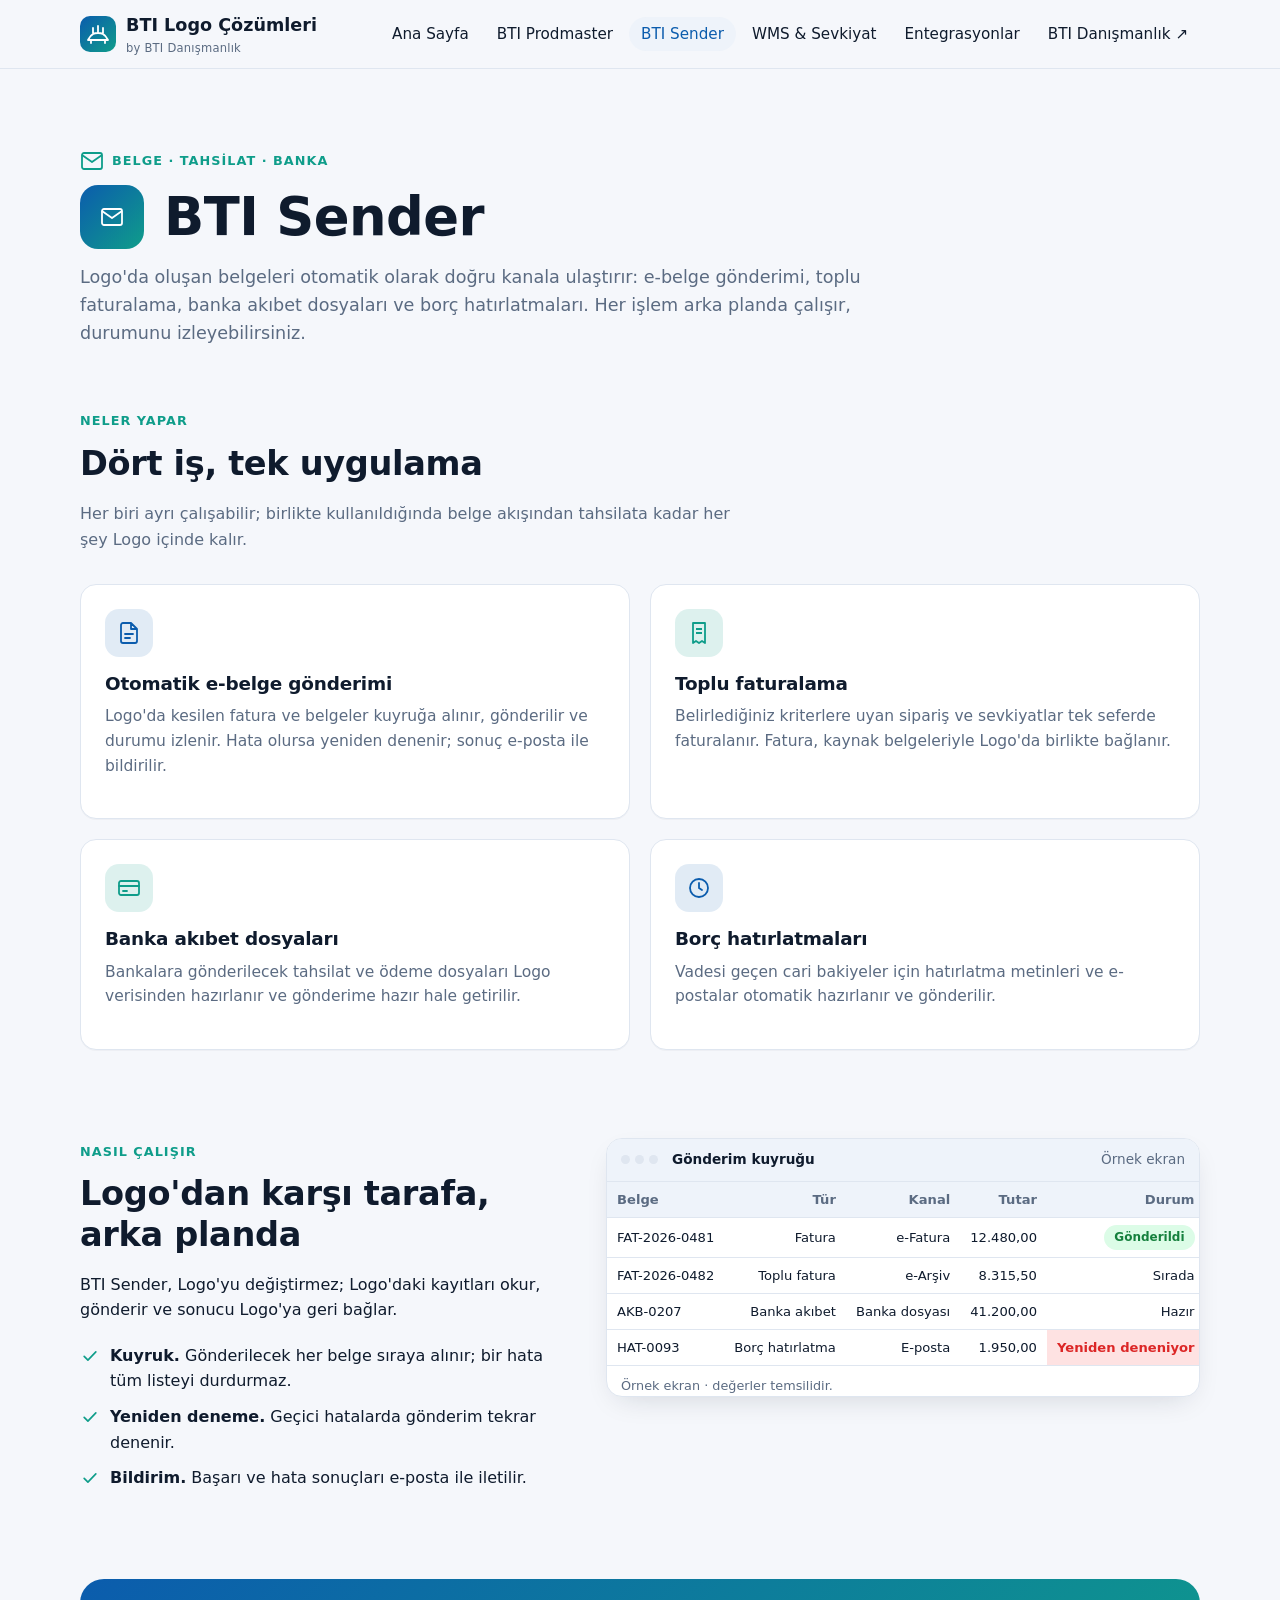
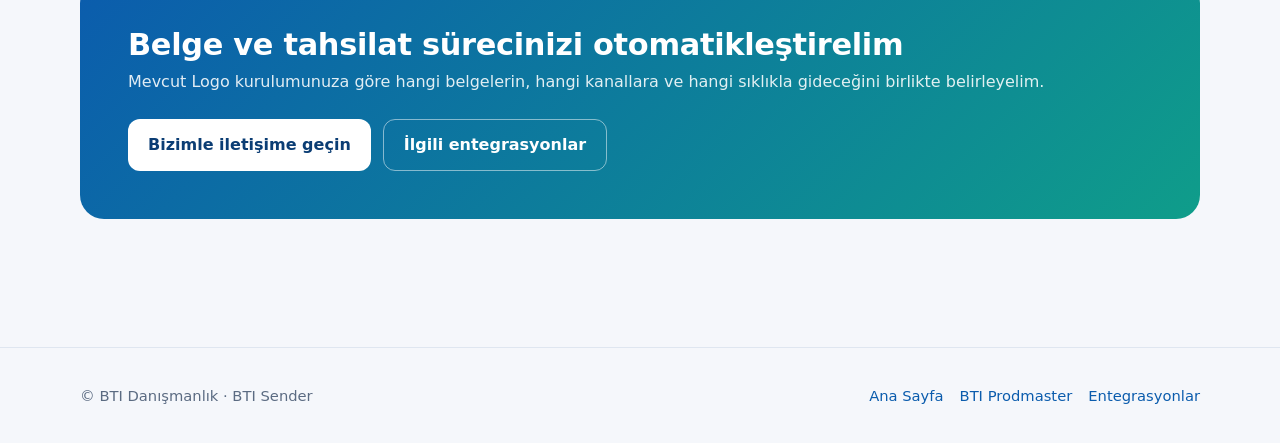
==== btisender.html @ 9acfa39e "feat(site): BTI Sender adı ve WMS kartı düzeltmesi" ====
<!doctype html>
<html lang="tr">
<head>
  <meta charset="utf-8">
  <meta name="viewport" content="width=device-width, initial-scale=1">
  <title>BTI Sender — BTI Logo Çözümleri</title>
  <meta name="description" content="BTI Sender: Logo verisinden otomatik e-belge gönderimi, toplu faturalama, banka akıbet dosyaları ve borç hatırlatmaları.">
  <meta name="theme-color" content="#0b5cad">
  <link rel="icon" href="assets/img/favicon.svg" type="image/svg+xml">
  <link rel="stylesheet" href="assets/css/style.css">
  <script src="assets/js/main.js" defer></script>
</head>
<body>
<svg xmlns="http://www.w3.org/2000/svg" style="display:none">
  <symbol id="i-bridge" viewBox="0 0 24 24"><path d="M2 18c3.5-7 7-7 10-7s6.5 0 10 7M2 18h20M7 11V6M12 11V4M17 11V6M5 18v3M19 18v3" fill="none" stroke="currentColor" stroke-width="1.8" stroke-linecap="round"/></symbol>
  <symbol id="i-factory" viewBox="0 0 24 24"><path d="M3 21V9l6 4V9l6 4V5h6v16z" fill="none" stroke="currentColor" stroke-width="1.8" stroke-linejoin="round"/><path d="M7 21v-3M11 21v-3M15 21v-3M19 21v-3" stroke="currentColor" stroke-width="1.8"/></symbol>
  <symbol id="i-truck" viewBox="0 0 24 24"><path d="M2 7h12v10H2zM14 10h4l3 3v4h-7z" fill="none" stroke="currentColor" stroke-width="1.8" stroke-linejoin="round"/><circle cx="6" cy="18" r="2" fill="none" stroke="currentColor" stroke-width="1.8"/><circle cx="17" cy="18" r="2" fill="none" stroke="currentColor" stroke-width="1.8"/></symbol>
  <symbol id="i-box" viewBox="0 0 24 24"><path d="M3 7l9-4 9 4v10l-9 4-9-4z M3 7l9 4 9-4 M12 11v10" fill="none" stroke="currentColor" stroke-width="1.8" stroke-linejoin="round"/></symbol>
  <symbol id="i-layers" viewBox="0 0 24 24"><path d="M12 3l9 5-9 5-9-5zM3 13l9 5 9-5M3 17.5l9 5 9-5" fill="none" stroke="currentColor" stroke-width="1.8" stroke-linejoin="round"/></symbol>
  <symbol id="i-calendar" viewBox="0 0 24 24"><rect x="3" y="5" width="18" height="16" rx="2" fill="none" stroke="currentColor" stroke-width="1.8"/><path d="M3 10h18M8 3v4M16 3v4" stroke="currentColor" stroke-width="1.8" stroke-linecap="round"/></symbol>
  <symbol id="i-check" viewBox="0 0 24 24"><path d="M5 12.5l4.5 4.5L19 7" fill="none" stroke="currentColor" stroke-width="2" stroke-linecap="round" stroke-linejoin="round"/></symbol>
  <symbol id="i-link" viewBox="0 0 24 24"><path d="M10 13a5 5 0 0 0 7 0l3-3a5 5 0 0 0-7-7l-1 1M14 11a5 5 0 0 0-7 0l-3 3a5 5 0 0 0 7 7l1-1" fill="none" stroke="currentColor" stroke-width="1.8" stroke-linecap="round"/></symbol>
  <symbol id="i-cog" viewBox="0 0 24 24"><circle cx="12" cy="12" r="3" fill="none" stroke="currentColor" stroke-width="1.8"/><path d="M12 2v3M12 19v3M2 12h3M19 12h3M4.9 4.9l2.1 2.1M17 17l2.1 2.1M4.9 19.1L7 17M17 7l2.1-2.1" stroke="currentColor" stroke-width="1.8" stroke-linecap="round"/></symbol>
  <symbol id="i-db" viewBox="0 0 24 24"><ellipse cx="12" cy="5" rx="8" ry="3" fill="none" stroke="currentColor" stroke-width="1.8"/><path d="M4 5v14c0 1.7 3.6 3 8 3s8-1.3 8-3V5M4 12c0 1.7 3.6 3 8 3s8-1.3 8-3" fill="none" stroke="currentColor" stroke-width="1.8"/></symbol>
  <symbol id="i-search" viewBox="0 0 24 24"><circle cx="11" cy="11" r="7" fill="none" stroke="currentColor" stroke-width="1.8"/><path d="M21 21l-5-5" stroke="currentColor" stroke-width="1.8" stroke-linecap="round"/></symbol>
  <symbol id="i-arrow" viewBox="0 0 24 24"><path d="M5 12h14M13 6l6 6-6 6" fill="none" stroke="currentColor" stroke-width="2" stroke-linecap="round" stroke-linejoin="round"/></symbol>
  <symbol id="i-barcode" viewBox="0 0 24 24"><path d="M4 6v12M8 6v12M11 6v12M15 6v12M18 6v12M20 6v12" stroke="currentColor" stroke-width="1.8" stroke-linecap="round"/></symbol>
  <symbol id="i-chart" viewBox="0 0 24 24"><path d="M4 20V10M10 20V4M16 20v-7M22 20H2" fill="none" stroke="currentColor" stroke-width="1.8" stroke-linecap="round"/></symbol>
  <symbol id="i-receipt" viewBox="0 0 24 24"><path d="M6 2h12v20l-3-2-3 2-3-2-3 2zM9 8h6M9 12h6" fill="none" stroke="currentColor" stroke-width="1.8" stroke-linejoin="round"/></symbol>
  <symbol id="i-plug" viewBox="0 0 24 24"><path d="M9 2v6M15 2v6M6 8h12v4a6 6 0 0 1-12 0zM12 18v4" fill="none" stroke="currentColor" stroke-width="1.8" stroke-linecap="round" stroke-linejoin="round"/></symbol>
  <symbol id="i-cart" viewBox="0 0 24 24"><circle cx="9" cy="21" r="1.2" fill="none" stroke="currentColor" stroke-width="1.8"/><circle cx="19" cy="21" r="1.2" fill="none" stroke="currentColor" stroke-width="1.8"/><path d="M2 3h3l2.7 12.4a2 2 0 0 0 2 1.6h9.6a2 2 0 0 0 2-1.6L23 7H6" fill="none" stroke="currentColor" stroke-width="1.8" stroke-linejoin="round"/></symbol>
  <symbol id="i-card" viewBox="0 0 24 24"><rect x="2" y="5" width="20" height="14" rx="2" fill="none" stroke="currentColor" stroke-width="1.8"/><path d="M2 10h20M6 15h4" stroke="currentColor" stroke-width="1.8" stroke-linecap="round"/></symbol>
  <symbol id="i-doc" viewBox="0 0 24 24"><path d="M14 2H6a2 2 0 0 0-2 2v16a2 2 0 0 0 2 2h12a2 2 0 0 0 2-2V8zM14 2v6h6M8 13h8M8 17h5" fill="none" stroke="currentColor" stroke-width="1.8" stroke-linejoin="round" stroke-linecap="round"/></symbol>
  <symbol id="i-users" viewBox="0 0 24 24"><circle cx="9" cy="8" r="4" fill="none" stroke="currentColor" stroke-width="1.8"/><path d="M2 21a7 7 0 0 1 14 0M16 3a4 4 0 0 1 0 8M22 21a7 7 0 0 0-5-6.7" fill="none" stroke="currentColor" stroke-width="1.8" stroke-linecap="round"/></symbol>
  <symbol id="i-shield" viewBox="0 0 24 24"><path d="M12 2l8 3v6c0 5-3.5 9-8 11-4.5-2-8-6-8-11V5z M9 12l2 2 4-4" fill="none" stroke="currentColor" stroke-width="1.8" stroke-linejoin="round" stroke-linecap="round"/></symbol>
  <symbol id="i-flask" viewBox="0 0 24 24"><path d="M9 3h6M10 3v6l-5 9a2 2 0 0 0 2 3h10a2 2 0 0 0 2-3l-5-9V3" fill="none" stroke="currentColor" stroke-width="1.8" stroke-linejoin="round" stroke-linecap="round"/></symbol>
  <symbol id="i-coin" viewBox="0 0 24 24"><circle cx="12" cy="12" r="9" fill="none" stroke="currentColor" stroke-width="1.8"/><path d="M15 9.5c-.5-1-1.6-1.5-3-1.5-1.7 0-3 .9-3 2.2 0 3 6 1.6 6 4.3 0 1.3-1.3 2.2-3 2.2-1.5 0-2.6-.6-3-1.6M12 6v2M12 16v2" fill="none" stroke="currentColor" stroke-width="1.8" stroke-linecap="round"/></symbol>
  <symbol id="i-clock" viewBox="0 0 24 24"><circle cx="12" cy="12" r="9" fill="none" stroke="currentColor" stroke-width="1.8"/><path d="M12 7v5l3 2" fill="none" stroke="currentColor" stroke-width="1.8" stroke-linecap="round"/></symbol>
  <symbol id="i-sign" viewBox="0 0 24 24"><path d="M14 2H6a2 2 0 0 0-2 2v16a2 2 0 0 0 2 2h12a2 2 0 0 0 2-2V8zM14 2v6h6M9 15l2 2 4-4" fill="none" stroke="currentColor" stroke-width="1.8" stroke-linejoin="round" stroke-linecap="round"/></symbol>
  <symbol id="i-globe" viewBox="0 0 24 24"><circle cx="12" cy="12" r="9" fill="none" stroke="currentColor" stroke-width="1.8"/><path d="M3 12h18M12 3a14 14 0 0 1 0 18 14 14 0 0 1 0-18" fill="none" stroke="currentColor" stroke-width="1.8"/></symbol>
  <symbol id="i-mail" viewBox="0 0 24 24"><rect x="2" y="4" width="20" height="16" rx="2" fill="none" stroke="currentColor" stroke-width="1.8"/><path d="M2 6l10 7 10-7" fill="none" stroke="currentColor" stroke-width="1.8" stroke-linejoin="round"/></symbol>
</svg>
  <a class="skip" href="#icerik">İçeriğe geç</a>

  <header class="site-header">
    <div class="wrap nav">
      <a class="brand" href="index.html" aria-label="BTI Logo Çözümleri ana sayfa">
        <span class="brand-mark"><svg class="icon" aria-hidden="true"><use href="#i-bridge"/></svg></span>
        <span>BTI Logo Çözümleri<small>by BTI Danışmanlık</small></span>
      </a>
      <button class="menu-toggle" type="button" aria-expanded="false" aria-controls="site-menu">Menü</button>
      <ul class="menu" id="site-menu">
        <li><a href="index.html">Ana Sayfa</a></li>
        <li><a href="prodmaster.html">BTI Prodmaster</a></li>
        <li><a href="btisender.html" aria-current="page">BTI Sender</a></li>
        <li><a href="wms-sevkiyat.html">WMS &amp; Sevkiyat</a></li>
        <li><a href="entegrasyonlar.html">Entegrasyonlar</a></li>
        <li><a href="https://www.btidanismanlik.com/" rel="noopener">BTI Danışmanlık ↗</a></li>
      </ul>
    </div>
  </header>

  <main id="icerik">
    <div class="hero-page">
      <div class="wrap">
        <p class="eyebrow"><svg class="icon" aria-hidden="true" width="16" height="16"><use href="#i-mail"/></svg> Belge · Tahsilat · Banka</p>
        <div style="display:flex;align-items:center;gap:20px;flex-wrap:wrap;margin-bottom:14px">
          <span class="brand-mark" style="width:64px;height:64px;border-radius:18px"><svg class="icon" aria-hidden="true" width="34" height="34"><use href="#i-mail"/></svg></span>
          <h1 style="margin:0">BTI Sender</h1>
        </div>
        <p class="lead">Logo'da oluşan belgeleri otomatik olarak doğru kanala ulaştırır: e-belge gönderimi, toplu faturalama, banka akıbet dosyaları ve borç hatırlatmaları. Her işlem arka planda çalışır, durumunu izleyebilirsiniz.</p>
      </div>
    </div>

    <section style="padding-top:12px">
      <div class="wrap">
        <div class="section-head">
          <p class="eyebrow">Neler yapar</p>
          <h2>Dört iş, tek uygulama</h2>
          <p class="muted">Her biri ayrı çalışabilir; birlikte kullanıldığında belge akışından tahsilata kadar her şey Logo içinde kalır.</p>
        </div>
        <div class="grid grid-2">
          <article class="card">
            <span class="card-icon"><svg class="icon" aria-hidden="true"><use href="#i-doc"/></svg></span>
            <h3>Otomatik e-belge gönderimi</h3>
            <p>Logo'da kesilen fatura ve belgeler kuyruğa alınır, gönderilir ve durumu izlenir. Hata olursa yeniden denenir; sonuç e-posta ile bildirilir.</p>
          </article>
          <article class="card">
            <span class="card-icon teal"><svg class="icon" aria-hidden="true"><use href="#i-receipt"/></svg></span>
            <h3>Toplu faturalama</h3>
            <p>Belirlediğiniz kriterlere uyan sipariş ve sevkiyatlar tek seferde faturalanır. Fatura, kaynak belgeleriyle Logo'da birlikte bağlanır.</p>
          </article>
          <article class="card">
            <span class="card-icon teal"><svg class="icon" aria-hidden="true"><use href="#i-card"/></svg></span>
            <h3>Banka akıbet dosyaları</h3>
            <p>Bankalara gönderilecek tahsilat ve ödeme dosyaları Logo verisinden hazırlanır ve gönderime hazır hale getirilir.</p>
          </article>
          <article class="card">
            <span class="card-icon"><svg class="icon" aria-hidden="true"><use href="#i-clock"/></svg></span>
            <h3>Borç hatırlatmaları</h3>
            <p>Vadesi geçen cari bakiyeler için hatırlatma metinleri ve e-postalar otomatik hazırlanır ve gönderilir.</p>
          </article>
        </div>
      </div>
    </section>

    <section style="padding-top:0">
      <div class="wrap module-grid">
        <div>
          <p class="eyebrow">Nasıl çalışır</p>
          <h2>Logo'dan karşı tarafa, arka planda</h2>
          <p class="lead">BTI Sender, Logo'yu değiştirmez; Logo'daki kayıtları okur, gönderir ve sonucu Logo'ya geri bağlar.</p>
          <ul class="feature-list">
            <li><svg class="icon" aria-hidden="true"><use href="#i-check"/></svg><span><strong>Kuyruk.</strong> Gönderilecek her belge sıraya alınır; bir hata tüm listeyi durdurmaz.</span></li>
            <li><svg class="icon" aria-hidden="true"><use href="#i-check"/></svg><span><strong>Yeniden deneme.</strong> Geçici hatalarda gönderim tekrar denenir.</span></li>
            <li><svg class="icon" aria-hidden="true"><use href="#i-check"/></svg><span><strong>Bildirim.</strong> Başarı ve hata sonuçları e-posta ile iletilir.</span></li>
          </ul>
        </div>
        <figure class="mock">
          <div class="mock-bar"><span class="dots" aria-hidden="true"><i></i><i></i><i></i></span><span class="title">Gönderim kuyruğu</span><span>Örnek ekran</span></div>
          <div class="mock-scroll">
            <table class="mock-table">
              <thead><tr><th>Belge</th><th>Tür</th><th>Kanal</th><th>Tutar</th><th>Durum</th></tr></thead>
              <tbody>
                <tr><td>FAT-2026-0481</td><td>Fatura</td><td>e-Fatura</td><td class="num">12.480,00</td><td><span class="pill">Gönderildi</span></td></tr>
                <tr><td>FAT-2026-0482</td><td>Toplu fatura</td><td>e-Arşiv</td><td class="num">8.315,50</td><td>Sırada</td></tr>
                <tr><td>AKB-0207</td><td>Banka akıbet</td><td>Banka dosyası</td><td class="num">41.200,00</td><td>Hazır</td></tr>
                <tr><td>HAT-0093</td><td>Borç hatırlatma</td><td>E-posta</td><td class="num">1.950,00</td><td class="hot">Yeniden deneniyor</td></tr>
              </tbody>
            </table>
          </div>
          <p class="mock-caption">Örnek ekran · değerler temsilidir.</p>
        </figure>
      </div>
    </section>

    <section style="padding-top:0">
      <div class="wrap">
        <div class="cta">
          <div>
            <h2>Belge ve tahsilat sürecinizi otomatikleştirelim</h2>
            <p>Mevcut Logo kurulumunuza göre hangi belgelerin, hangi kanallara ve hangi sıklıkla gideceğini birlikte belirleyelim.</p>
          </div>
          <div class="btn-row" style="margin:0">
            <a class="btn" href="https://www.btidanismanlik.com/" rel="noopener">Bizimle iletişime geçin</a>
            <a class="btn btn-ghost" href="entegrasyonlar.html?kategori=E-Belge%20%26%20EDI">İlgili entegrasyonlar</a>
          </div>
        </div>
      </div>
    </section>
  </main>

  <footer class="site-footer">
    <div class="wrap">
      <span>© BTI Danışmanlık · BTI Sender</span>
      <nav aria-label="Alt bağlantılar">
        <a href="index.html">Ana Sayfa</a>
        <a href="prodmaster.html">BTI Prodmaster</a>
        <a href="entegrasyonlar.html">Entegrasyonlar</a>
      </nav>
    </div>
  </footer>
</body>
</html>
---- assets/css/style.css ----
/* Logo Köprüsü — ortak stil */
:root {
  --bg: #f5f7fb;
  --surface: #ffffff;
  --surface-2: #eef3fa;
  --text: #0f1b2d;
  --muted: #5b6b82;
  --primary: #0b5cad;
  --primary-ink: #ffffff;
  --accent: #0f9d8a;
  --warn: #dc2626;
  --warn-soft: #fee2e2;
  --ok-soft: #dcfce7;
  --border: #dfe6f0;
  --shadow: 0 10px 30px -12px rgba(15, 27, 45, .18);
  --radius: 16px;
  --radius-sm: 10px;
  --grad: linear-gradient(135deg, #0b5cad 0%, #0f9d8a 100%);
  color-scheme: light;
}

@media (prefers-color-scheme: dark) {
  :root:not([data-theme="light"]) {
    --bg: #0b1220;
    --surface: #111b2e;
    --surface-2: #17243b;
    --text: #e7eef9;
    --muted: #9fb0c7;
    --primary: #5aa9ff;
    --primary-ink: #0b1220;
    --accent: #2dd4bf;
    --warn: #f87171;
    --warn-soft: #3b1518;
    --ok-soft: #0f2e22;
    --border: #22314d;
    --shadow: 0 10px 30px -12px rgba(0, 0, 0, .6);
    --grad: linear-gradient(135deg, #5aa9ff 0%, #2dd4bf 100%);
    color-scheme: dark;
  }
}

:root[data-theme="dark"] {
  --bg: #0b1220;
  --surface: #111b2e;
  --surface-2: #17243b;
  --text: #e7eef9;
  --muted: #9fb0c7;
  --primary: #5aa9ff;
  --primary-ink: #0b1220;
  --accent: #2dd4bf;
  --warn: #f87171;
  --warn-soft: #3b1518;
  --ok-soft: #0f2e22;
  --border: #22314d;
  --shadow: 0 10px 30px -12px rgba(0, 0, 0, .6);
  --grad: linear-gradient(135deg, #5aa9ff 0%, #2dd4bf 100%);
  color-scheme: dark;
}

* { box-sizing: border-box; }
figure { margin: 0; }
html { scroll-behavior: smooth; scroll-padding-top: 88px; }
body {
  margin: 0;
  background: var(--bg);
  color: var(--text);
  font: 16px/1.6 system-ui, -apple-system, "Segoe UI", Roboto, "Helvetica Neue", Arial, sans-serif;
  -webkit-font-smoothing: antialiased;
}
img { max-width: 100%; display: block; }
a { color: var(--primary); text-decoration: none; }
a:hover { text-decoration: underline; }
h1, h2, h3 { line-height: 1.2; margin: 0 0 .5em; letter-spacing: -.01em; }
h1 { font-size: clamp(2rem, 5vw, 3.3rem); }
h2 { font-size: clamp(1.5rem, 3.4vw, 2.1rem); }
h3 { font-size: 1.15rem; }
p { margin: 0 0 1em; }
.icon { width: 24px; height: 24px; flex: none; }
.muted { color: var(--muted); }
:focus-visible { outline: 3px solid var(--accent); outline-offset: 3px; border-radius: 6px; }
.skip {
  position: absolute; left: -9999px; top: 8px; background: var(--surface); padding: 8px 12px; border-radius: 8px; z-index: 100;
}
.skip:focus { left: 8px; }

.wrap { width: min(1120px, 100% - 32px); margin-inline: auto; }
section { padding: clamp(48px, 7vw, 88px) 0; }
.section-head { max-width: 680px; margin-bottom: 32px; }
.eyebrow {
  display: inline-flex; align-items: center; gap: 8px;
  font-size: .8rem; font-weight: 700; letter-spacing: .08em; text-transform: uppercase;
  color: var(--accent); margin-bottom: 12px;
}

/* Başlık / gezinme */
.site-header {
  position: sticky; top: 0; z-index: 50;
  background: color-mix(in srgb, var(--bg) 85%, transparent);
  backdrop-filter: saturate(1.4) blur(10px);
  border-bottom: 1px solid var(--border);
}
.nav { display: flex; align-items: center; justify-content: space-between; gap: 16px; height: 68px; }
.brand { display: inline-flex; align-items: center; gap: 10px; color: var(--text); font-weight: 800; font-size: 1.1rem; }
.brand:hover { text-decoration: none; }
.brand-mark {
  width: 36px; height: 36px; border-radius: 10px; display: grid; place-items: center;
  background: var(--grad); color: #fff;
}
.brand small { display: block; font-weight: 500; font-size: .72rem; color: var(--muted); letter-spacing: .02em; }
.menu { display: flex; align-items: center; gap: 4px; list-style: none; margin: 0; padding: 0; }
.menu a {
  color: var(--text); padding: 8px 12px; border-radius: 999px; font-weight: 500; font-size: .95rem;
}
.menu a:hover { background: var(--surface-2); text-decoration: none; }
.menu a[aria-current="page"] { background: var(--surface-2); color: var(--primary); }
.menu-toggle {
  display: none; background: var(--surface); border: 1px solid var(--border); color: var(--text);
  border-radius: 10px; padding: 8px 12px; font: inherit; cursor: pointer;
}

/* Butonlar */
.btn {
  display: inline-flex; align-items: center; gap: 8px; border: 0; cursor: pointer;
  padding: 12px 20px; border-radius: 12px; font: inherit; font-weight: 600;
  background: var(--primary); color: var(--primary-ink); transition: transform .15s ease, box-shadow .15s ease;
}
.btn:hover { text-decoration: none; transform: translateY(-1px); box-shadow: var(--shadow); }
.btn-ghost { background: var(--surface); color: var(--text); border: 1px solid var(--border); }
.btn .icon { width: 18px; height: 18px; }
.btn-row { display: flex; flex-wrap: wrap; gap: 12px; margin-top: 24px; }

/* Kahraman alanı */
.hero { padding: clamp(56px, 9vw, 110px) 0 clamp(40px, 6vw, 70px); position: relative; overflow: hidden; }
.hero::before {
  content: ""; position: absolute; inset: -20% -10% auto auto; width: 620px; height: 620px; border-radius: 50%;
  background: radial-gradient(circle, color-mix(in srgb, var(--accent) 22%, transparent), transparent 65%);
  pointer-events: none;
}
.hero-grid { display: grid; grid-template-columns: 1.1fr .9fr; gap: 48px; align-items: center; position: relative; }
.hero .lead { font-size: 1.15rem; color: var(--muted); max-width: 56ch; }
.hero-page { padding: clamp(44px, 7vw, 80px) 0 clamp(28px, 4vw, 48px); }
.hero-page .lead { font-size: 1.1rem; color: var(--muted); max-width: 70ch; margin-bottom: 0; }

/* Köprü diyagramı */
.bridge {
  background: var(--surface); border: 1px solid var(--border); border-radius: var(--radius);
  box-shadow: var(--shadow); padding: 28px; display: grid; gap: 14px;
}
.bridge-node {
  display: flex; align-items: center; gap: 14px; padding: 16px 18px; border-radius: var(--radius-sm);
  background: var(--surface-2); border: 1px solid var(--border);
}
.bridge-node .icon-wrap {
  width: 44px; height: 44px; border-radius: 12px; display: grid; place-items: center;
  background: var(--surface); color: var(--primary); border: 1px solid var(--border); flex: none;
}
.bridge-node strong { display: block; }
.bridge-node span { color: var(--muted); font-size: .92rem; }
.bridge-node.is-core { background: var(--grad); color: #fff; border: 0; }
.bridge-node.is-core span { color: rgba(255, 255, 255, .85); }
.bridge-node.is-core .icon-wrap { background: rgba(255, 255, 255, .18); color: #fff; border: 0; }
.bridge-arrow { display: flex; justify-content: center; color: var(--accent); }
.bridge-arrow .icon { transform: rotate(90deg); width: 22px; height: 22px; }

/* Kartlar */
.grid { display: grid; gap: 20px; }
.grid-3 { grid-template-columns: repeat(3, 1fr); }
.grid-2 { grid-template-columns: repeat(2, 1fr); }
.card {
  background: var(--surface); border: 1px solid var(--border); border-radius: var(--radius);
  padding: 24px; box-shadow: 0 1px 0 rgba(15, 27, 45, .03); transition: transform .18s ease, box-shadow .18s ease, border-color .18s;
  display: flex; flex-direction: column; color: inherit;
}
a.card:hover { transform: translateY(-3px); box-shadow: var(--shadow); border-color: color-mix(in srgb, var(--primary) 35%, var(--border)); text-decoration: none; }
.card p { color: var(--muted); font-size: .97rem; }
.card-icon {
  width: 48px; height: 48px; border-radius: 14px; display: grid; place-items: center; margin-bottom: 16px;
  background: color-mix(in srgb, var(--primary) 12%, transparent); color: var(--primary);
}
.card-icon.teal { background: color-mix(in srgb, var(--accent) 14%, transparent); color: var(--accent); }
.card .more { margin-top: auto; padding-top: 14px; font-weight: 600; color: var(--primary); display: inline-flex; gap: 6px; align-items: center; }
.card .more .icon { width: 18px; height: 18px; }
.tag {
  display: inline-block; font-size: .75rem; font-weight: 700; letter-spacing: .03em; padding: 4px 10px; border-radius: 999px;
  background: var(--surface-2); color: var(--muted); margin-bottom: 12px; align-self: flex-start;
}

/* İstatistik şeridi */
.stats { border-block: 1px solid var(--border); background: var(--surface); }
.stats .wrap { display: grid; grid-template-columns: repeat(4, 1fr); gap: 16px; padding: 28px 0; }
.stat strong { display: block; font-size: 1.8rem; letter-spacing: -.02em; color: var(--primary); }
.stat span { color: var(--muted); font-size: .92rem; }

/* Adımlar */
.steps { counter-reset: step; display: grid; gap: 16px; grid-template-columns: repeat(4, 1fr); list-style: none; padding: 0; margin: 0; }
.steps li {
  counter-increment: step; background: var(--surface); border: 1px solid var(--border); border-radius: var(--radius); padding: 22px;
  position: relative;
}
.steps li::before {
  content: counter(step); display: grid; place-items: center; width: 34px; height: 34px; border-radius: 50%;
  background: var(--grad); color: #fff; font-weight: 800; margin-bottom: 14px;
}
.steps li h3 { font-size: 1.02rem; }
.steps li p { color: var(--muted); font-size: .94rem; margin: 0; }

/* Çağrı kutusu */
.cta {
  background: var(--grad); color: #fff; border-radius: 24px; padding: clamp(28px, 5vw, 48px);
  display: flex; align-items: center; justify-content: space-between; gap: 24px; flex-wrap: wrap;
}
.cta h2 { color: #fff; margin: 0 0 6px; font-size: clamp(1.4rem, 3vw, 1.9rem); }
.cta p { margin: 0; color: rgba(255, 255, 255, .88); }
.cta .btn { background: #fff; color: #0b3d74; }
.cta .btn-ghost { background: transparent; color: #fff; border-color: rgba(255, 255, 255, .5); }

/* Modül bölümleri (planlama) */
.chips { display: flex; gap: 8px; flex-wrap: wrap; margin: 0; padding: 0; list-style: none; }
.chips a, .chip {
  display: inline-flex; align-items: center; gap: 6px; padding: 8px 14px; border-radius: 999px;
  border: 1px solid var(--border); background: var(--surface); color: var(--text); font-size: .92rem; font-weight: 500; cursor: pointer; font: inherit;
}
.chips a:hover, .chip:hover { text-decoration: none; border-color: var(--primary); }
.chip[aria-pressed="true"], .chip.is-active { background: var(--primary); color: var(--primary-ink); border-color: var(--primary); }
.sticky-chips {
  position: sticky; top: 68px; z-index: 40; background: color-mix(in srgb, var(--bg) 92%, transparent);
  backdrop-filter: blur(8px); border-bottom: 1px solid var(--border); padding: 12px 0;
}
.sticky-chips .chips { flex-wrap: nowrap; overflow-x: auto; scrollbar-width: thin; padding-bottom: 2px; }
.sticky-chips .chips a { white-space: nowrap; }

.module { border-bottom: 1px solid var(--border); }
.module:last-of-type { border-bottom: 0; }
.module-grid { display: grid; grid-template-columns: .9fr 1.1fr; gap: 40px; align-items: start; }
.module h2 { display: flex; align-items: center; gap: 12px; }
.module h2 .card-icon { margin: 0; width: 44px; height: 44px; }
.module .lead { font-size: 1.05rem; color: var(--muted); }
.feature-list { list-style: none; padding: 0; margin: 20px 0 0; display: grid; gap: 10px; }
.feature-list li { display: flex; gap: 10px; align-items: flex-start; }
.feature-list .icon { color: var(--accent); margin-top: 3px; width: 20px; height: 20px; }
.feature-list strong { font-weight: 600; }

/* Örnek ekran (maket) */
.mock {
  background: var(--surface); border: 1px solid var(--border); border-radius: var(--radius); box-shadow: var(--shadow);
  overflow: hidden; min-width: 0;
}
.mock-bar {
  display: flex; align-items: center; gap: 8px; padding: 10px 14px; background: var(--surface-2); border-bottom: 1px solid var(--border);
  font-size: .85rem; color: var(--muted); flex-wrap: wrap;
}
.mock-bar .dots { display: inline-flex; gap: 5px; margin-right: 6px; }
.mock-bar .dots i { width: 9px; height: 9px; border-radius: 50%; background: var(--border); display: block; }
.mock-bar .title { font-weight: 700; color: var(--text); margin-right: auto; }
.mock-toolbar { display: flex; gap: 8px; flex-wrap: wrap; align-items: center; padding: 12px 14px; border-bottom: 1px solid var(--border); }
.field {
  display: inline-flex; align-items: center; gap: 6px; background: var(--bg); border: 1px solid var(--border);
  border-radius: 8px; padding: 6px 10px; font-size: .85rem; color: var(--text);
}
.field small { color: var(--muted); }
.mini-btn {
  border: 1px solid var(--border); background: var(--surface); color: var(--text); border-radius: 8px; padding: 6px 10px;
  font: inherit; font-size: .85rem; cursor: default;
}
.mini-btn.primary { background: var(--primary); color: var(--primary-ink); border-color: transparent; }
.mock-scroll { overflow-x: auto; }
table.mock-table { width: 100%; border-collapse: collapse; font-size: .82rem; min-width: 560px; }
table.mock-table th, table.mock-table td { padding: 7px 10px; border-bottom: 1px solid var(--border); text-align: right; white-space: nowrap; }
table.mock-table th { background: var(--surface-2); color: var(--muted); font-weight: 600; position: sticky; top: 0; }
table.mock-table th:first-child, table.mock-table td:first-child { text-align: left; }
table.mock-table td.num { font-variant-numeric: tabular-nums; }
table.mock-table td.hot { background: var(--warn-soft); color: var(--warn); font-weight: 700; }
table.mock-table tr.is-selected td { background: color-mix(in srgb, var(--primary) 9%, transparent); }
table.mock-table input[type="checkbox"] { accent-color: var(--primary); width: 16px; height: 16px; vertical-align: middle; }
table.mock-table tr.clickable { cursor: pointer; }
table.mock-table tr.clickable:hover td { background: var(--surface-2); }
.mock-foot {
  display: flex; gap: 8px; justify-content: flex-end; flex-wrap: wrap; padding: 10px 14px; border-top: 1px solid var(--border);
  background: var(--surface-2); font-size: .85rem; color: var(--muted); align-items: center;
}
.mock-foot .spacer { margin-right: auto; }
.mock-caption { font-size: .8rem; color: var(--muted); padding: 10px 14px 0; margin: 0; }

/* Üretim çizelgeleme maketi */
.gantt { display: grid; grid-template-columns: 110px repeat(5, 1fr); font-size: .78rem; min-width: 560px; }
.gantt > div { border-bottom: 1px solid var(--border); border-right: 1px solid var(--border); padding: 6px; min-height: 44px; }
.gantt .head { background: var(--surface-2); font-weight: 700; color: var(--muted); }
.gantt .machine { font-weight: 700; color: #fff; display: flex; align-items: center; }
.gantt .m1 { background: #1d6fb8; } .gantt .m2 { background: #7c3aed; } .gantt .m3 { background: #0f766e; } .gantt .m4 { background: #b45309; }
.order {
  background: color-mix(in srgb, var(--primary) 14%, var(--surface)); border-left: 3px solid var(--primary); border-radius: 6px;
  padding: 4px 6px; margin-bottom: 4px; font-size: .74rem; cursor: pointer; line-height: 1.35; color: var(--text);
}
.order.is-live { border-left-color: var(--accent); background: color-mix(in srgb, var(--accent) 14%, var(--surface)); }
.order.is-revised { border-left-color: #f59e0b; }
.order[aria-pressed="true"] { outline: 2px solid var(--primary); }
.order small { color: var(--muted); display: block; }
.detail-box { padding: 12px 14px; border-top: 1px solid var(--border); font-size: .85rem; color: var(--muted); min-height: 46px; }
.detail-box strong { color: var(--text); }

/* Maket: MRP kırmızı hafta vurgusu ve reçete ağacı */
.tree-row td:first-child { padding-left: calc(10px + var(--lvl, 0) * 18px); }
.tree-row.lvl-0 td:first-child { font-weight: 700; }
.kpi { display: grid; grid-template-columns: repeat(3, 1fr); gap: 0; border-bottom: 1px solid var(--border); }
.kpi div { padding: 12px 14px; border-right: 1px solid var(--border); }
.kpi div:last-child { border-right: 0; }
.kpi small { display: block; color: var(--muted); font-size: .75rem; }
.kpi strong { font-size: 1.1rem; font-variant-numeric: tabular-nums; }

/* Akış (ambalaj, teyit, WMS) */
.flow { display: grid; gap: 10px; grid-template-columns: repeat(auto-fit, minmax(150px, 1fr)); align-items: stretch; }
.flow-step {
  background: var(--surface); border: 1px solid var(--border); border-radius: var(--radius-sm); padding: 14px; position: relative;
}
.flow-step .icon { color: var(--primary); margin-bottom: 6px; }
.flow-step strong { display: block; font-size: .95rem; }
.flow-step span { color: var(--muted); font-size: .85rem; }
.flow-step:not(:last-child)::after {
  content: ""; position: absolute; right: -10px; top: 50%; width: 10px; height: 2px; background: var(--accent);
}

/* Fiş kartı (WMS) */
.slip { background: var(--surface); border: 1px dashed color-mix(in srgb, var(--primary) 50%, var(--border)); border-radius: var(--radius-sm); }
.slip-head { padding: 14px 16px; border-bottom: 1px dashed var(--border); display: flex; justify-content: space-between; gap: 12px; flex-wrap: wrap; }
.slip-head strong { font-family: ui-monospace, Consolas, monospace; font-size: .95rem; }
.slip dl { display: grid; grid-template-columns: auto 1fr; gap: 8px 16px; margin: 0; padding: 14px 16px; font-size: .9rem; }
.slip dt { color: var(--muted); }
.slip dd { margin: 0; font-weight: 600; font-variant-numeric: tabular-nums; }
.pill { display: inline-block; padding: 3px 10px; border-radius: 999px; font-size: .75rem; font-weight: 700; background: var(--ok-soft); color: #15803d; }
@media (prefers-color-scheme: dark) { :root:not([data-theme="light"]) .pill { color: #4ade80; } }
:root[data-theme="dark"] .pill { color: #4ade80; }

/* SSS */
details.faq { background: var(--surface); border: 1px solid var(--border); border-radius: var(--radius-sm); padding: 16px 20px; }
details.faq + details.faq { margin-top: 10px; }
details.faq summary { cursor: pointer; font-weight: 600; list-style: none; display: flex; justify-content: space-between; gap: 12px; align-items: center; }
details.faq summary::-webkit-details-marker { display: none; }
details.faq summary::after { content: "+"; font-size: 1.3rem; color: var(--primary); line-height: 1; }
details.faq[open] summary::after { content: "–"; }
details.faq p { color: var(--muted); margin: 12px 0 0; }

/* Entegrasyon kataloğu */
.toolbar { display: flex; gap: 12px; flex-wrap: wrap; align-items: center; justify-content: space-between; margin-bottom: 24px; }
.search {
  display: flex; align-items: center; gap: 10px; background: var(--surface); border: 1px solid var(--border); border-radius: 12px;
  padding: 10px 14px; min-width: min(360px, 100%); color: var(--muted);
}
.search input {
  border: 0; outline: 0; background: transparent; color: var(--text); font: inherit; width: 100%;
}
.filter-chips { display: flex; gap: 8px; flex-wrap: wrap; }
.count { color: var(--muted); font-size: .92rem; margin: 0 0 16px; }
.empty { display: none; padding: 32px; text-align: center; color: var(--muted); border: 1px dashed var(--border); border-radius: var(--radius); }
.empty.is-visible { display: block; }
.card[hidden] { display: none; }

/* Altbilgi */
.site-footer { border-top: 1px solid var(--border); padding: 36px 0; margin-top: 40px; color: var(--muted); font-size: .92rem; }
.site-footer .wrap { display: flex; justify-content: space-between; gap: 16px; flex-wrap: wrap; align-items: center; }
.site-footer nav { display: flex; gap: 16px; flex-wrap: wrap; }

/* Duyarlı tasarım */
@media (max-width: 960px) {
  .hero-grid, .module-grid { grid-template-columns: minmax(0, 1fr); }
  .grid-3 { grid-template-columns: repeat(2, 1fr); }
  .steps { grid-template-columns: repeat(2, 1fr); }
  .stats .wrap { grid-template-columns: repeat(2, 1fr); }
}
@media (max-width: 720px) {
  .menu-toggle { display: inline-flex; align-items: center; gap: 6px; }
  .menu {
    display: none; position: absolute; left: 0; right: 0; top: 68px; flex-direction: column; align-items: stretch;
    background: var(--surface); border-bottom: 1px solid var(--border); padding: 10px 16px 16px; box-shadow: var(--shadow);
  }
  .menu.is-open { display: flex; }
  .menu a { padding: 12px 14px; }
  .nav { position: relative; }
  .grid-3, .grid-2, .steps { grid-template-columns: minmax(0, 1fr); }
  .kpi { grid-template-columns: 1fr; }
  .kpi div { border-right: 0; border-bottom: 1px solid var(--border); }
  .flow-step:not(:last-child)::after { display: none; }
  .sticky-chips { top: 68px; }
  .brand small { display: none; }
  .wrap { width: calc(100% - 32px); }
}
@media (prefers-reduced-motion: reduce) {
  html { scroll-behavior: auto; }
  * { transition: none !important; animation: none !important; }
}

/* Taşma koruması: grid çocukları dar ekranda genişlemesin */
.hero-grid > *, .module-grid > *, .grid > * { min-width: 0; }
.bridge, .hero h1, .hero .lead { overflow-wrap: break-word; }

/* Dört kartlık ürün ızgarası */
.grid-4 { grid-template-columns: repeat(4, minmax(0, 1fr)); }
@media (max-width: 1100px) { .grid-4 { grid-template-columns: repeat(2, minmax(0, 1fr)); } }
@media (max-width: 640px) { .grid-4 { grid-template-columns: minmax(0, 1fr); } }
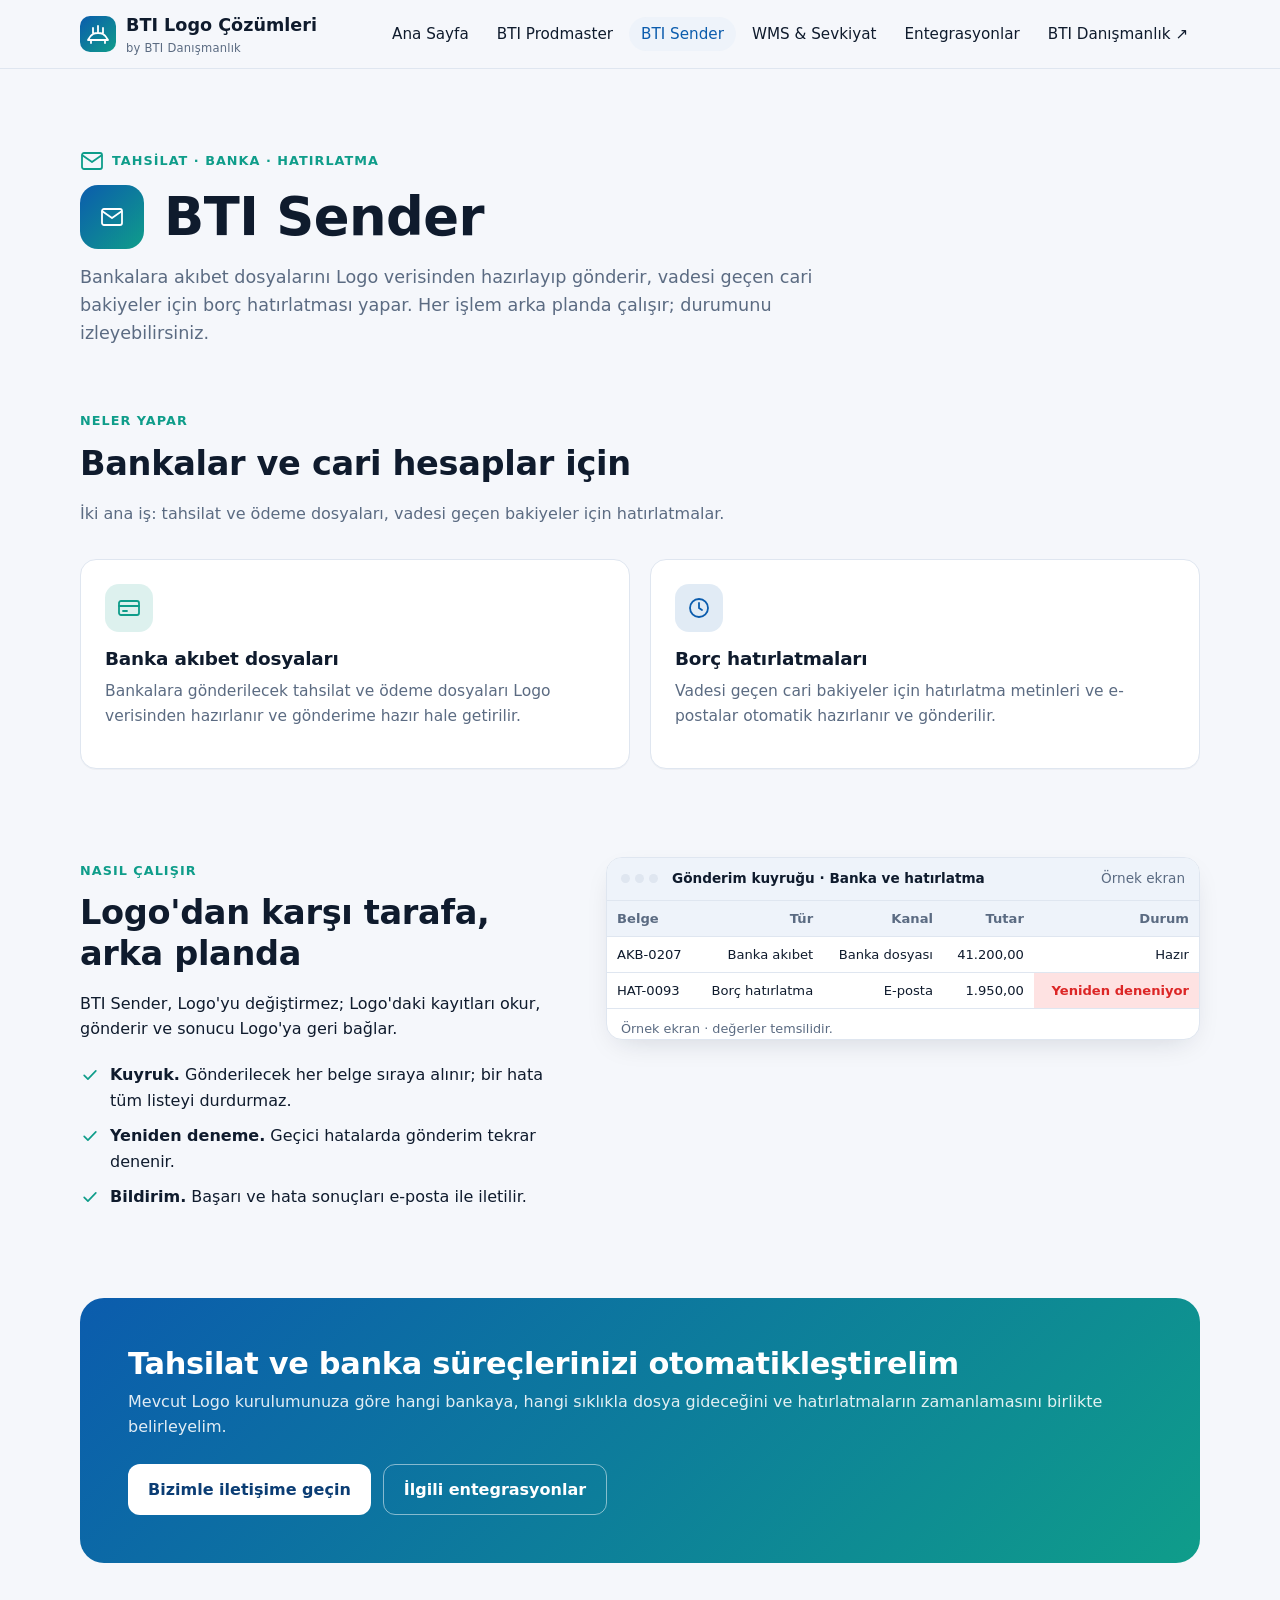
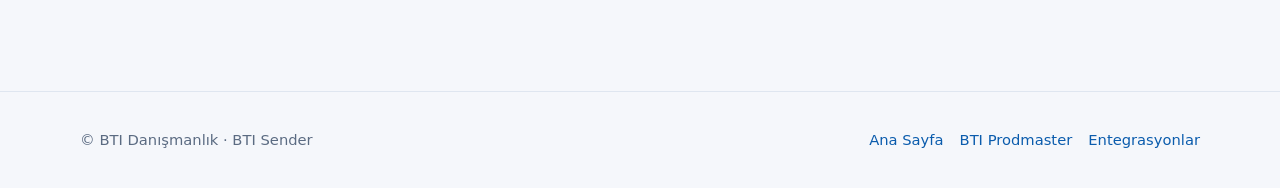
==== commit 2fd33a42: "feat(site): e-belge (e-Logo) ve toplu faturalama ayrı uygulamalar olarak ayrıldı" ====
--- a/btisender.html
+++ b/btisender.html
@@ -4,7 +4,7 @@
   <meta charset="utf-8">
   <meta name="viewport" content="width=device-width, initial-scale=1">
   <title>BTI Sender — BTI Logo Çözümleri</title>
-  <meta name="description" content="BTI Sender: Logo verisinden otomatik e-belge gönderimi, toplu faturalama, banka akıbet dosyaları ve borç hatırlatmaları.">
+  <meta name="description" content="BTI Sender: Logo verisinden bankalara akıbet dosyası gönderimi ve vadesi geçen bakiyeler için otomatik borç hatırlatmaları.">
   <meta name="theme-color" content="#0b5cad">
   <link rel="icon" href="assets/img/favicon.svg" type="image/svg+xml">
   <link rel="stylesheet" href="assets/css/style.css">
@@ -63,12 +63,12 @@
   <main id="icerik">
     <div class="hero-page">
       <div class="wrap">
-        <p class="eyebrow"><svg class="icon" aria-hidden="true" width="16" height="16"><use href="#i-mail"/></svg> Belge · Tahsilat · Banka</p>
+        <p class="eyebrow"><svg class="icon" aria-hidden="true" width="16" height="16"><use href="#i-mail"/></svg> Tahsilat · Banka · Hatırlatma</p>
         <div style="display:flex;align-items:center;gap:20px;flex-wrap:wrap;margin-bottom:14px">
           <span class="brand-mark" style="width:64px;height:64px;border-radius:18px"><svg class="icon" aria-hidden="true" width="34" height="34"><use href="#i-mail"/></svg></span>
           <h1 style="margin:0">BTI Sender</h1>
         </div>
-        <p class="lead">Logo'da oluşan belgeleri otomatik olarak doğru kanala ulaştırır: e-belge gönderimi, toplu faturalama, banka akıbet dosyaları ve borç hatırlatmaları. Her işlem arka planda çalışır, durumunu izleyebilirsiniz.</p>
+        <p class="lead">Bankalara akıbet dosyalarını Logo verisinden hazırlayıp gönderir, vadesi geçen cari bakiyeler için borç hatırlatması yapar. Her işlem arka planda çalışır; durumunu izleyebilirsiniz.</p>
       </div>
     </div>
 
@@ -76,20 +76,10 @@
       <div class="wrap">
         <div class="section-head">
           <p class="eyebrow">Neler yapar</p>
-          <h2>Dört iş, tek uygulama</h2>
-          <p class="muted">Her biri ayrı çalışabilir; birlikte kullanıldığında belge akışından tahsilata kadar her şey Logo içinde kalır.</p>
+          <h2>Bankalar ve cari hesaplar için</h2>
+          <p class="muted">İki ana iş: tahsilat ve ödeme dosyaları, vadesi geçen bakiyeler için hatırlatmalar.</p>
         </div>
         <div class="grid grid-2">
-          <article class="card">
-            <span class="card-icon"><svg class="icon" aria-hidden="true"><use href="#i-doc"/></svg></span>
-            <h3>Otomatik e-belge gönderimi</h3>
-            <p>Logo'da kesilen fatura ve belgeler kuyruğa alınır, gönderilir ve durumu izlenir. Hata olursa yeniden denenir; sonuç e-posta ile bildirilir.</p>
-          </article>
-          <article class="card">
-            <span class="card-icon teal"><svg class="icon" aria-hidden="true"><use href="#i-receipt"/></svg></span>
-            <h3>Toplu faturalama</h3>
-            <p>Belirlediğiniz kriterlere uyan sipariş ve sevkiyatlar tek seferde faturalanır. Fatura, kaynak belgeleriyle Logo'da birlikte bağlanır.</p>
-          </article>
           <article class="card">
             <span class="card-icon teal"><svg class="icon" aria-hidden="true"><use href="#i-card"/></svg></span>
             <h3>Banka akıbet dosyaları</h3>
@@ -117,13 +107,11 @@
           </ul>
         </div>
         <figure class="mock">
-          <div class="mock-bar"><span class="dots" aria-hidden="true"><i></i><i></i><i></i></span><span class="title">Gönderim kuyruğu</span><span>Örnek ekran</span></div>
+          <div class="mock-bar"><span class="dots" aria-hidden="true"><i></i><i></i><i></i></span><span class="title">Gönderim kuyruğu · Banka ve hatırlatma</span><span>Örnek ekran</span></div>
           <div class="mock-scroll">
             <table class="mock-table">
               <thead><tr><th>Belge</th><th>Tür</th><th>Kanal</th><th>Tutar</th><th>Durum</th></tr></thead>
               <tbody>
-                <tr><td>FAT-2026-0481</td><td>Fatura</td><td>e-Fatura</td><td class="num">12.480,00</td><td><span class="pill">Gönderildi</span></td></tr>
-                <tr><td>FAT-2026-0482</td><td>Toplu fatura</td><td>e-Arşiv</td><td class="num">8.315,50</td><td>Sırada</td></tr>
                 <tr><td>AKB-0207</td><td>Banka akıbet</td><td>Banka dosyası</td><td class="num">41.200,00</td><td>Hazır</td></tr>
                 <tr><td>HAT-0093</td><td>Borç hatırlatma</td><td>E-posta</td><td class="num">1.950,00</td><td class="hot">Yeniden deneniyor</td></tr>
               </tbody>
@@ -138,12 +126,12 @@
       <div class="wrap">
         <div class="cta">
           <div>
-            <h2>Belge ve tahsilat sürecinizi otomatikleştirelim</h2>
-            <p>Mevcut Logo kurulumunuza göre hangi belgelerin, hangi kanallara ve hangi sıklıkla gideceğini birlikte belirleyelim.</p>
+            <h2>Tahsilat ve banka süreçlerinizi otomatikleştirelim</h2>
+            <p>Mevcut Logo kurulumunuza göre hangi bankaya, hangi sıklıkla dosya gideceğini ve hatırlatmaların zamanlamasını birlikte belirleyelim.</p>
           </div>
           <div class="btn-row" style="margin:0">
             <a class="btn" href="https://www.btidanismanlik.com/" rel="noopener">Bizimle iletişime geçin</a>
-            <a class="btn btn-ghost" href="entegrasyonlar.html?kategori=E-Belge%20%26%20EDI">İlgili entegrasyonlar</a>
+            <a class="btn btn-ghost" href="entegrasyonlar.html?kategori=%C3%96deme%20%26%20Tahsilat">İlgili entegrasyonlar</a>
           </div>
         </div>
       </div>
